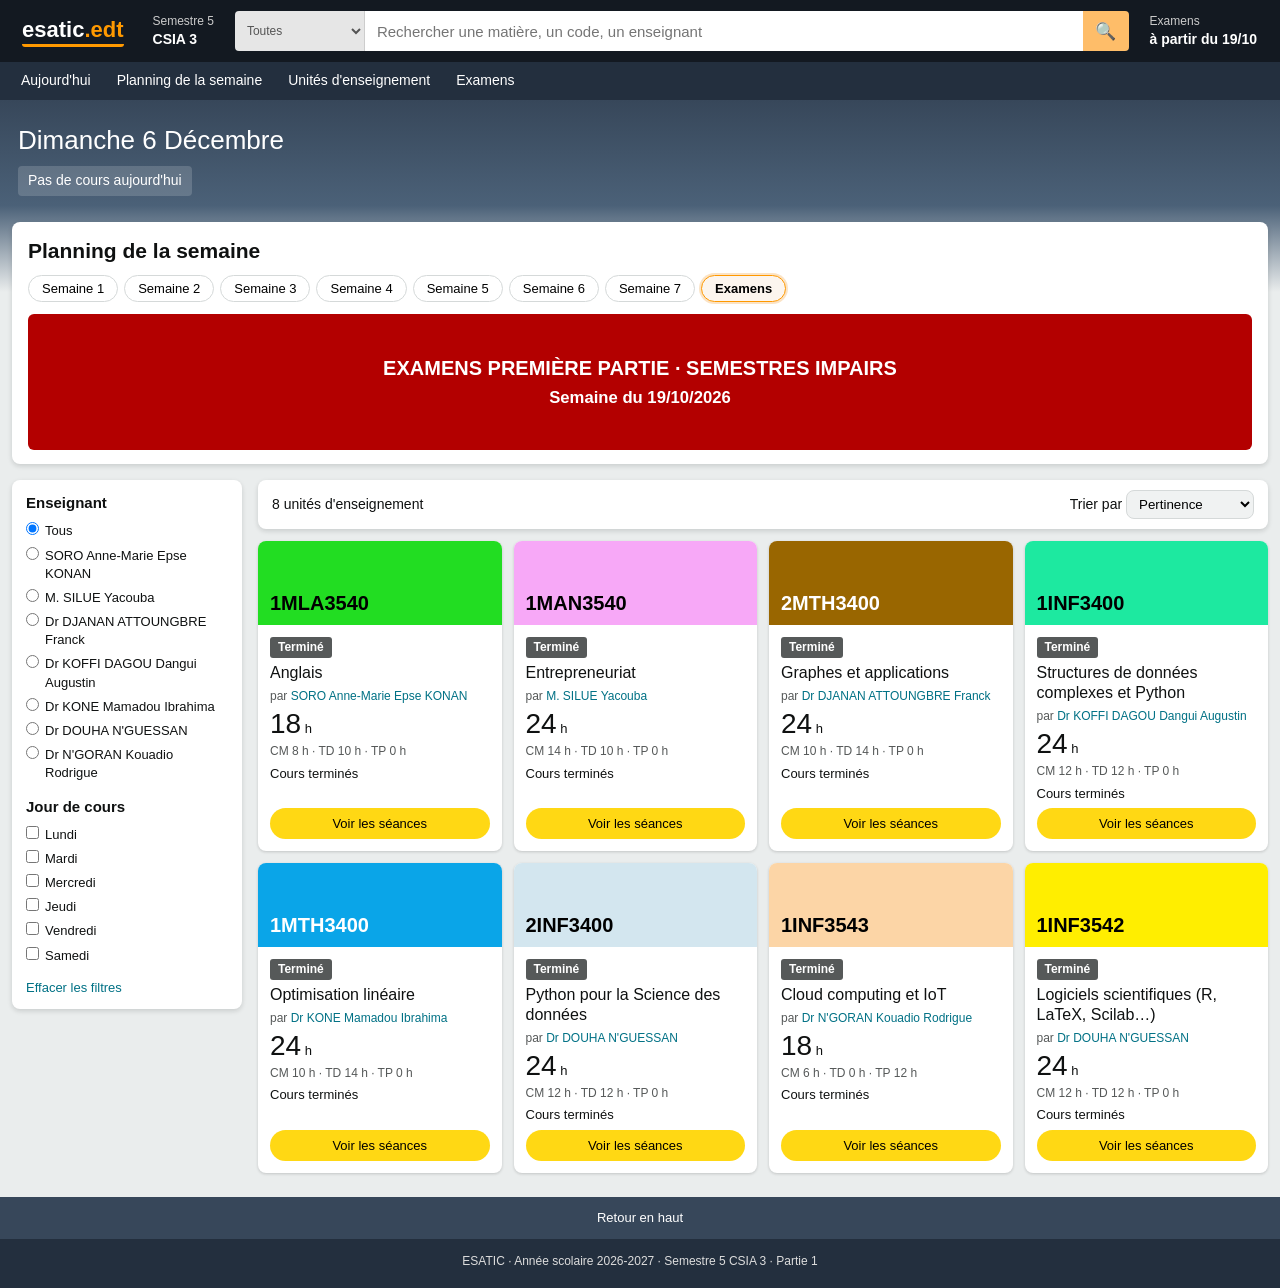
==== index.html @ 38b079ec "ajout du nouveau projet" ====
<!DOCTYPE html>
<html lang="fr">
<head>
<meta charset="UTF-8">
<meta name="viewport" content="width=device-width,initial-scale=1">
<title>Emploi du temps · CSIA 3 · ESATIC</title>
<style>
:root{--navy:#131921;--navy2:#232f3e;--or:#ff9900;--jaune:#ffd814;--bg:#eaeded;--txt:#0f1111;--lien:#007185;--gris:#565959}
*{box-sizing:border-box;margin:0}
body{font:14px/1.4 Arial,Helvetica,sans-serif;background:var(--bg);color:var(--txt)}
header{background:var(--navy);color:#fff;display:flex;align-items:center;gap:12px;padding:8px 14px;flex-wrap:wrap}
.logo{font-size:22px;font-weight:700;padding:4px 8px}
.logo span{color:var(--or)}
.logo i{display:block;height:3px;border-radius:0 0 40px 40px;background:var(--or);margin-top:-2px}
.hx{font-size:12px;color:#ccc;padding:4px 8px;border:1px solid transparent;border-radius:2px}
.hx b{display:block;color:#fff;font-size:14px}
.hx:hover{border-color:#fff}
.search{flex:1;min-width:230px;display:flex;height:40px;border-radius:4px;overflow:hidden}
.search select{background:#e6e6e6;border:0;border-right:1px solid #cdcdcd;padding:0 8px;font-size:12px;color:#555;max-width:130px}
.search input{flex:1;min-width:0;border:0;padding:0 12px;font-size:15px;outline:0}
.search button{width:46px;border:0;background:#febd69;font-size:17px;cursor:pointer}
.search button:hover{background:#f3a847}
nav{background:var(--navy2);display:flex;gap:4px;padding:0 10px;overflow-x:auto;white-space:nowrap}
nav a{color:#fff;padding:8px 10px;cursor:pointer;border:1px solid transparent;border-radius:2px}
nav a:hover{border-color:#fff}
.hero{background:linear-gradient(180deg,#37475a 0%,#4b6178 55%,var(--bg) 100%);color:#fff;padding:22px 18px 96px}
.hero h2{font-size:26px;font-weight:400;text-transform:capitalize}
.hero p{margin-top:8px;display:flex;gap:8px;flex-wrap:wrap}
.hero p span{background:rgba(255,255,255,.16);border-radius:4px;padding:5px 10px}
.wrap{max-width:1300px;margin:-70px auto 0;padding:0 12px 24px}
.box{background:#fff;border-radius:8px;padding:14px 16px;box-shadow:0 2px 5px rgba(15,17,17,.15)}
.box h3{font-size:21px;font-weight:700}
.pills{display:flex;gap:6px;flex-wrap:wrap;margin:10px 0 12px}
.pills button{border:1px solid #d5d9d9;background:#fff;border-radius:20px;padding:5px 13px;cursor:pointer;font-size:13px}
.pills button:hover{background:#f7fafa}
.pills button.on{background:#fcf5ee;border-color:var(--or);box-shadow:0 0 0 2px #fbe3c5;font-weight:700}
.tw{overflow-x:auto}
table{width:100%;border-collapse:separate;border-spacing:4px;min-width:700px}
th{font-size:12px;color:var(--gris);text-align:center;padding:4px}
th small{display:block;font-weight:400}
th.rh{white-space:nowrap;width:96px}
th.today{color:#c45500;border-bottom:3px solid var(--or)}
td{height:60px;padding:0}
td.e{background:#f4f6f6;border-radius:6px}
.ev{width:100%;height:100%;min-height:56px;border:0;border-radius:6px;padding:6px;font-size:12px;font-weight:700;text-align:center}
.ev.c{cursor:pointer}
.ev.c:hover{filter:brightness(.92)}
.ev:focus-visible,.btn:focus-visible,.pills button:focus-visible{outline:3px solid #007185;outline-offset:2px}
.ev small{display:block;font-weight:400;font-size:11px}
.exam{background:#b30000;color:#fff;border-radius:6px;padding:40px 16px;text-align:center;font-size:20px;font-weight:700}
.main{display:grid;grid-template-columns:230px 1fr;gap:16px;margin-top:16px}
aside .box{padding:12px 14px}
aside h4{font-size:15px;margin:10px 0 6px}
aside h4:first-child{margin-top:0}
aside label{display:flex;gap:6px;align-items:flex-start;padding:3px 0;cursor:pointer;font-size:13px}
aside a{color:var(--lien);cursor:pointer;font-size:13px}
.bar1{display:flex;justify-content:space-between;align-items:center;gap:8px;flex-wrap:wrap;padding:10px 14px;margin-bottom:12px}
.bar1 select{padding:5px 8px;border:1px solid #d5d9d9;border-radius:8px;background:#f0f2f2}
.grid{display:grid;grid-template-columns:repeat(auto-fill,minmax(235px,1fr));gap:12px}
.card{background:#fff;border-radius:8px;overflow:hidden;display:flex;flex-direction:column;box-shadow:0 1px 3px rgba(15,17,17,.18)}
.band{height:84px;display:flex;align-items:flex-end;padding:8px 12px;font-weight:700;font-size:20px}
.cb{padding:12px;display:flex;flex-direction:column;gap:5px;flex:1}
.cb h3{font-size:16px;line-height:1.25;font-weight:400}
.by{color:var(--gris);font-size:12px}
.by a{color:var(--lien)}
.price{font-size:28px;line-height:1}
.price sup,.price small{font-size:13px;vertical-align:baseline}
.sub{color:var(--gris);font-size:12px}
.nx{font-size:13px}
.badge{align-self:flex-start;background:#cc0c39;color:#fff;font-size:12px;font-weight:700;padding:2px 8px;border-radius:3px}
.btn{margin-top:auto;border:0;background:var(--jaune);border-radius:20px;padding:8px 12px;font-size:13px;cursor:pointer}
.btn:hover{background:#f7ca00}
.none{padding:30px;text-align:center;color:var(--gris)}
.ov{position:fixed;inset:0;background:rgba(15,17,17,.6);display:none;align-items:center;justify-content:center;padding:14px;z-index:9}
.ov.show{display:flex}
.md{background:#fff;border-radius:8px;max-width:520px;width:100%;max-height:86vh;overflow:auto}
.mh{padding:16px 18px;position:relative}
.mh h2{font-size:22px;margin:2px 0}
.x{position:absolute;right:10px;top:10px;border:0;background:rgba(255,255,255,.55);border-radius:50%;width:30px;height:30px;cursor:pointer;font-size:15px}
.mb{padding:14px 18px 18px}
.bar{height:8px;background:#e3e6e6;border-radius:4px;overflow:hidden;margin-bottom:6px}
.bar i{display:block;height:100%;background:#067d62}
.mb ul{list-style:none;padding:0;margin-top:10px}
.mb li{display:flex;gap:10px;padding:8px 4px;border-bottom:1px solid #e7e7e7}
.mb li span{margin-left:auto;color:var(--gris)}
.mb li.d{color:#8d9096;text-decoration:line-through}
.mb li.t{background:#fff3e0;font-weight:700}
footer{background:var(--navy2);color:#ddd;text-align:center;padding:18px;font-size:12px}
footer a{display:block;background:#37475a;color:#fff;padding:12px;margin:-18px -18px 14px;cursor:pointer;font-size:13px}
@media(max-width:800px){.main{grid-template-columns:1fr}.hero h2{font-size:21px}}
@media(prefers-reduced-motion:no-preference){.card,.ev{transition:filter .15s,box-shadow .15s}.card:hover{box-shadow:0 4px 12px rgba(15,17,17,.28)}}
</style>
</head>
<body>
<header>
  <div class="logo">esatic<span>.edt</span><i></i></div>
  <div class="hx">Semestre 5<b>CSIA 3</b></div>
  <div class="search">
    <select id="cat" aria-label="Catégorie" onchange="cat=this.value;cards()">
      <option value="">Toutes</option><option value="INF">Informatique</option>
      <option value="MTH">Mathématiques</option><option value="MAN|MLA">Anglais &amp; Entrepreneuriat</option>
    </select>
    <input id="q" placeholder="Rechercher une matière, un code, un enseignant" aria-label="Recherche" oninput="q=this.value;cards()">
    <button aria-label="Rechercher" onclick="go('ue')">&#128269;</button>
  </div>
  <div class="hx">Examens<b id="cd"></b></div>
</header>
<nav>
  <a onclick="wk=cw();plan();go('plan')">Aujourd'hui</a>
  <a onclick="go('plan')">Planning de la semaine</a>
  <a onclick="go('ue')">Unités d'enseignement</a>
  <a onclick="wk=7;plan();go('plan')">Examens</a>
</nav>
<div class="hero"><h2 id="hd"></h2><p id="hp"></p></div>
<div class="wrap">
  <section class="box" id="plan">
    <h3>Planning de la semaine</h3>
    <div class="pills" id="pills"></div>
    <div class="tw" id="tw"></div>
  </section>
  <div class="main" id="ue">
    <aside>
      <div class="box">
        <h4>Enseignant</h4><div id="ft"></div>
        <h4>Jour de cours</h4><div id="fd"></div>
        <h4></h4><a onclick="reset()">Effacer les filtres</a>
      </div>
    </aside>
    <section>
      <div class="box bar1"><span id="cnt"></span>
        <label>Trier par&nbsp;<select onchange="so=this.value;cards()">
          <option value="rel">Pertinence</option><option value="next">Prochain cours</option>
          <option value="h">Volume horaire</option><option value="az">Nom (A-Z)</option>
        </select></label>
      </div>
      <div class="grid" id="grid"></div>
    </section>
  </div>
</div>
<div class="ov" id="ov" onclick="if(event.target===this)cl()"><div class="md" id="mc" role="dialog" aria-modal="true"></div></div>
<footer><a onclick="scrollTo({top:0,behavior:'smooth'})">Retour en haut</a>ESATIC · Année scolaire 2026-2027 · Semestre 5 CSIA 3 · Partie 1</footer>
<script>
const r=(c,n)=>Array(n).fill(c),R='RATT',$=i=>document.getElementById(i);
const C={
'1MLA3540':{t:'Anglais',p:'SORO Anne-Marie Epse KONAN',h:[8,10,0],c:'#22dd22',f:'#000'},
'1MAN3540':{t:'Entrepreneuriat',p:'M. SILUE Yacouba',h:[14,10,0],c:'#f7a8f7',f:'#000'},
'2MTH3400':{t:'Graphes et applications',p:'Dr DJANAN ATTOUNGBRE Franck',h:[10,14,0],c:'#996600',f:'#fff'},
'1INF3400':{t:'Structures de données complexes et Python',p:'Dr KOFFI DAGOU Dangui Augustin',h:[12,12,0],c:'#1de9a0',f:'#000'},
'1MTH3400':{t:'Optimisation linéaire',p:'Dr KONE Mamadou Ibrahima',h:[10,14,0],c:'#0aa5e8',f:'#fff'},
'2INF3400':{t:'Python pour la Science des données',p:"Dr DOUHA N'GUESSAN",h:[12,12,0],c:'#d3e6ef',f:'#000'},
'1INF3543':{t:'Cloud computing et IoT',p:"Dr N'GORAN Kouadio Rodrigue",h:[6,0,12],c:'#fcd5a6',f:'#000'},
'1INF3542':{t:'Logiciels scientifiques (R, LaTeX, Scilab…)',p:"Dr DOUHA N'GUESSAN",h:[12,12,0],c:'#ffee00',f:'#000'}
};
const X={SPORT:{t:'Sport',c:'#e8e8dc',f:'#c00'},COACHING:{t:'Coaching',c:'#9db4d6',f:'#c00'},APP3:{t:'APP 3',c:'#4ff0f0',f:'#000'},RATT:{t:'Devoirs et cours de rattrapage',c:'#ff6b9d',f:'#fff'}};
const I=c=>C[c]||X[c];
const D=['Lun','Mar','Mer','Jeu','Ven','Sam'];
const H=['7h30 – 10h00','10h15 – 12h45','14h30 – 17h00'];
/* P[jour][créneau][semaine 1..7] */
const P=[
[r('1INF3542',5),r('1MLA3540',7),['SPORT','SPORT','COACHING','SPORT','SPORT','COACHING','SPORT']],
[r('1INF3543',7),r('1INF3400',5),[...r('1MAN3540',4),...r('APP3',3)]],
[r('1INF3542',5),r('2MTH3400',5),[]],
[r('2INF3400',7),r('1MAN3540',6),[...r('2INF3400',3),...r('1MTH3400',4)]],
[r('1MTH3400',6),r('1INF3400',5),r('2MTH3400',5)],
[['','',R,R,R,R,R],[],[]]
];
const W0=new Date(2026,7,31),E=new Date(2026,9,19);
const dt=(w,d)=>new Date(2026,7,31+7*w+d);
const fd=(t,l)=>t.toLocaleDateString('fr-FR',l?{weekday:'long',day:'numeric',month:'long'}:{day:'2-digit',month:'2-digit'});
const tm=(d,s)=>d==5?'8h – 12h':H[s];
const n0=new Date(),td=new Date(n0.getFullYear(),n0.getMonth(),n0.getDate());
function cw(){return Math.max(0,Math.min(7,Math.floor((td-W0+36e5)/6048e5)))}
const ses=k=>{const a=[];P.forEach((day,d)=>day.forEach((sl,s)=>sl.forEach((c,w)=>{if(c===k)a.push({w,d,s,date:dt(w,d)})})));return a.sort((a,b)=>a.date-b.date||a.s-b.s)};
const nxt=k=>ses(k).find(x=>x.date>=td);
let wk=cw(),q='',cat='',tch='',dys=new Set(),so='rel';

function hero(){
  const w=Math.floor((td-W0+36e5)/6048e5),d=(td.getDay()+6)%7,l=[];
  if(w>=0&&w<7&&d<6)P[d].forEach((sl,s)=>{const c=sl[w];if(c)l.push(tm(d,s)+' : '+I(c).t)});
  $('hd').textContent=fd(td,1);
  $('hp').innerHTML=(w==7&&d<6)?'<span>Semaine d\'examens (première partie)</span>':l.length?l.map(x=>'<span>'+x+'</span>').join(''):'<span>Pas de cours aujourd\'hui</span>';
  const n=Math.round((E-td)/864e5);
  $('cd').textContent=n>0?'dans '+n+' jour'+(n>1?'s':''):'à partir du 19/10';
}
function plan(){
  $('pills').innerHTML=Array.from({length:8},(_,i)=>'<button class="'+(i==wk?'on':'')+'" onclick="wk='+i+';plan()">'+(i==7?'Examens':'Semaine '+(i+1))+'</button>').join('');
  if(wk==7){$('tw').innerHTML='<div class="exam">EXAMENS PREMIÈRE PARTIE · SEMESTRES IMPAIRS<br><small>Semaine du 19/10/2026</small></div>';return}
  let h='<table><tr><th></th>'+D.map((d,i)=>{const t=dt(wk,i);return '<th class="'+(+t==+td?'today':'')+'">'+d+'<small>'+fd(t)+'</small></th>'}).join('')+'</tr>';
  for(let s=0;s<3;s++){
    h+='<tr><th class="rh">'+H[s]+'</th>';
    for(let d=0;d<6;d++){
      if(d==5&&s>0)continue;
      const c=P[d][s][wk],sp=d==5?' rowspan="3"':'';
      if(!c){h+='<td class="e"'+sp+'></td>';continue}
      const o=I(c),cl=C[c];
      h+='<td'+sp+'><button class="ev'+(cl?' c':'')+'" style="background:'+o.c+';color:'+o.f+'"'+(cl?' onclick="openC(\''+c+'\')"':'')+'>'+(cl?c+'<small>'+o.t+'</small>':o.t)+(d==5?'<small>8h – 12h</small>':'')+'</button></td>';
    }
    h+='</tr>';
  }
  $('tw').innerHTML=h+'</table>';
}
function cards(){
  const rg=cat?new RegExp(cat):null;
  let L=Object.keys(C).filter(k=>{const o=C[k];return (k+' '+o.t+' '+o.p).toLowerCase().includes(q.toLowerCase())&&(!rg||rg.test(k.slice(1,4)))&&(!tch||o.p===tch)&&(!dys.size||ses(k).some(x=>dys.has(x.d)))});
  const tot=k=>C[k].h[0]+C[k].h[1]+C[k].h[2];
  if(so=='h')L.sort((a,b)=>tot(b)-tot(a));
  if(so=='az')L.sort((a,b)=>C[a].t.localeCompare(C[b].t,'fr'));
  if(so=='next')L.sort((a,b)=>((nxt(a)||{date:9e15}).date-(nxt(b)||{date:9e15}).date));
  $('cnt').textContent=L.length+' unité'+(L.length>1?'s':'')+' d\'enseignement';
  $('grid').innerHTML=L.length?L.map(k=>{
    const o=C[k],n=nxt(k);
    const b=!n?'<span class="badge" style="background:#565959">Terminé</span>':+n.date==+td?'<span class="badge">Aujourd\'hui</span>':'';
    return '<article class="card"><div class="band" style="background:'+o.c+';color:'+o.f+'">'+k+'</div><div class="cb">'+b+
    '<h3>'+o.t+'</h3><p class="by">par <a>'+o.p+'</a></p>'+
    '<div class="price">'+tot(k)+'<small> h</small></div><p class="sub">CM '+o.h[0]+' h · TD '+o.h[1]+' h · TP '+o.h[2]+' h</p>'+
    '<p class="nx">'+(n?'Prochain cours : <b>'+fd(n.date,1)+'</b>, '+tm(n.d,n.s):'Cours terminés')+'</p>'+
    '<button class="btn" onclick="openC(\''+k+'\')">Voir les séances</button></div></article>'}).join('')
  :'<div class="box none">Aucune unité ne correspond à votre recherche. Effacez les filtres pour tout afficher.</div>';
}
function openC(k){
  const o=C[k],a=ses(k),n=a.filter(x=>x.date<td).length;
  $('mc').innerHTML='<div class="mh" style="background:'+o.c+';color:'+o.f+'"><button class="x" onclick="cl()" aria-label="Fermer">✕</button><small>'+k+'</small><h2>'+o.t+'</h2><p>'+o.p+'</p></div><div class="mb"><div class="bar"><i style="width:'+(n/a.length*100)+'%"></i></div><p class="sub">'+n+' séance'+(n>1?'s':'')+' passée'+(n>1?'s':'')+' sur '+a.length+' · CM '+o.h[0]+' h, TD '+o.h[1]+' h, TP '+o.h[2]+' h</p><ul>'+
  a.map(x=>'<li class="'+(x.date<td?'d':+x.date==+td?'t':'')+'"><b>S'+(x.w+1)+'</b>'+fd(x.date,1)+'<span>'+tm(x.d,x.s)+'</span></li>').join('')+'</ul></div>';
  $('ov').classList.add('show');
}
function cl(){$('ov').classList.remove('show')}
function go(i){$(i).scrollIntoView({behavior:'smooth',block:'start'})}
function filt(){
  const T=[...new Set(Object.values(C).map(o=>o.p))];
  $('ft').innerHTML='<label><input type="radio" name="t" checked onchange="tch=\'\';cards()">Tous</label>'+T.map(p=>'<label><input type="radio" name="t" onchange="tch=this.dataset.p;cards()" data-p="'+p.replace(/"/g,'&quot;')+'">'+p+'</label>').join('');
  $('fd').innerHTML=['Lundi','Mardi','Mercredi','Jeudi','Vendredi','Samedi'].map((d,i)=>'<label><input type="checkbox" onchange="this.checked?dys.add('+i+'):dys.delete('+i+');cards()">'+d+'</label>').join('');
}
function reset(){q='';cat='';tch='';dys.clear();so='rel';$('q').value='';$('cat').value='';filt();cards()}
document.addEventListener('keydown',e=>{if(e.key==='Escape')cl()});
hero();plan();filt();cards();
</script>
</body>
</html>
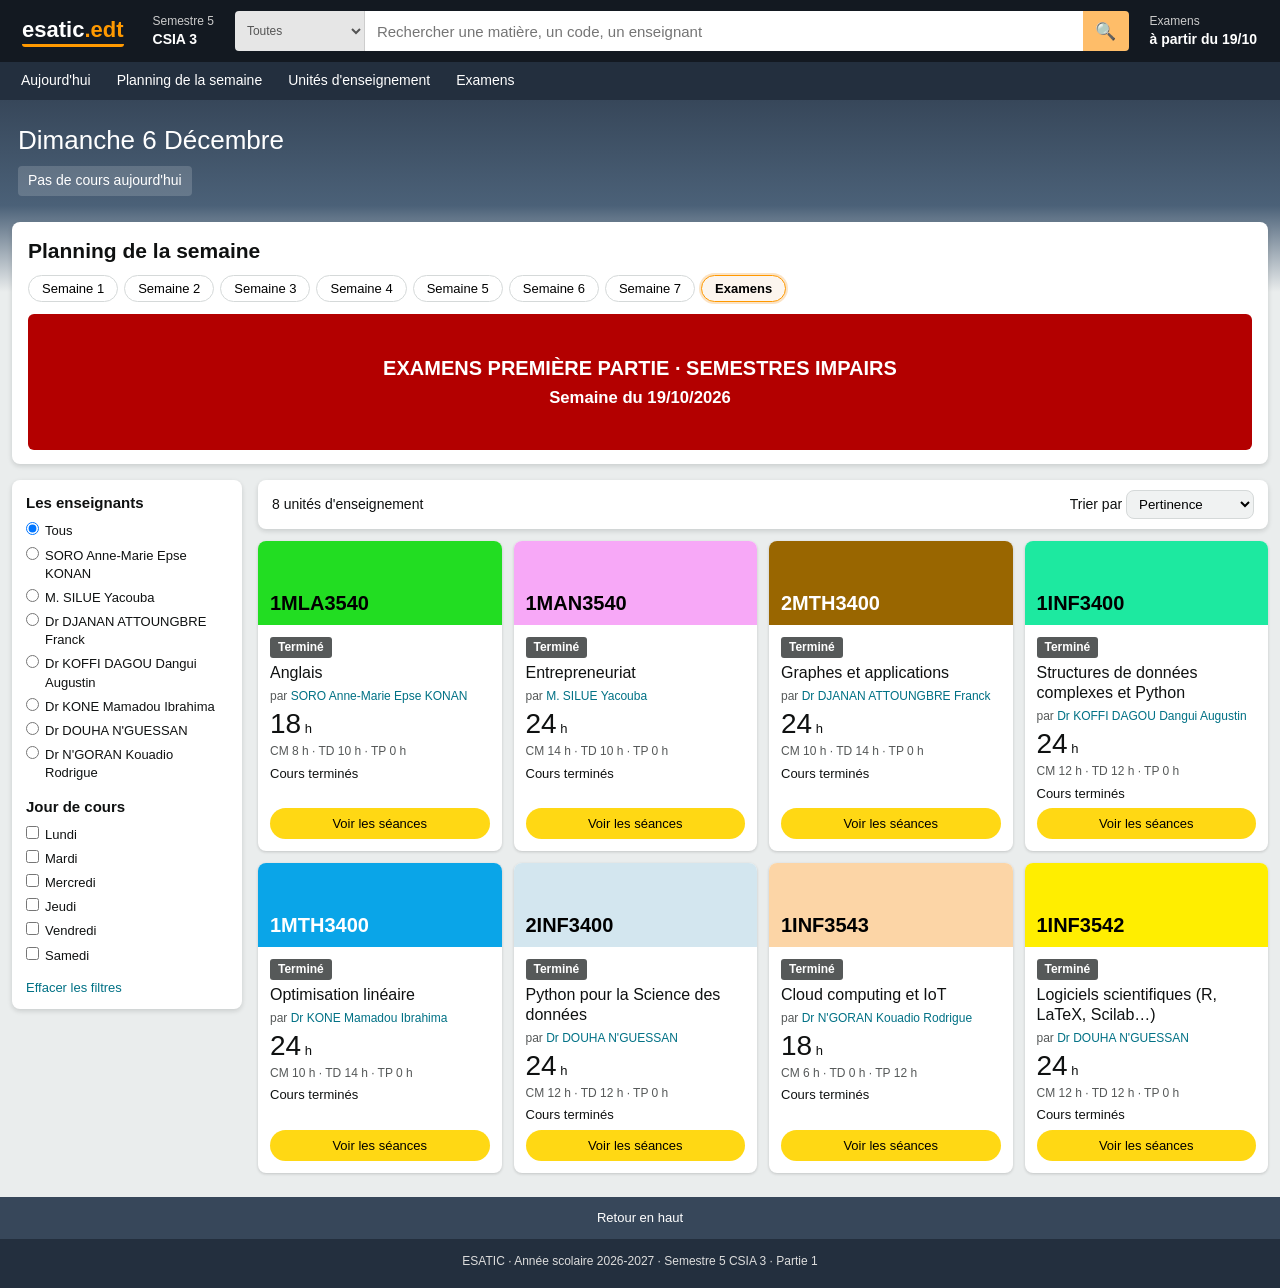
==== commit e3b9bd07: "modification du fichier index" ====
--- a/index.html
+++ b/index.html
@@ -4,92 +4,7 @@
 <meta charset="UTF-8">
 <meta name="viewport" content="width=device-width,initial-scale=1">
 <title>Emploi du temps · CSIA 3 · ESATIC</title>
-<style>
-:root{--navy:#131921;--navy2:#232f3e;--or:#ff9900;--jaune:#ffd814;--bg:#eaeded;--txt:#0f1111;--lien:#007185;--gris:#565959}
-*{box-sizing:border-box;margin:0}
-body{font:14px/1.4 Arial,Helvetica,sans-serif;background:var(--bg);color:var(--txt)}
-header{background:var(--navy);color:#fff;display:flex;align-items:center;gap:12px;padding:8px 14px;flex-wrap:wrap}
-.logo{font-size:22px;font-weight:700;padding:4px 8px}
-.logo span{color:var(--or)}
-.logo i{display:block;height:3px;border-radius:0 0 40px 40px;background:var(--or);margin-top:-2px}
-.hx{font-size:12px;color:#ccc;padding:4px 8px;border:1px solid transparent;border-radius:2px}
-.hx b{display:block;color:#fff;font-size:14px}
-.hx:hover{border-color:#fff}
-.search{flex:1;min-width:230px;display:flex;height:40px;border-radius:4px;overflow:hidden}
-.search select{background:#e6e6e6;border:0;border-right:1px solid #cdcdcd;padding:0 8px;font-size:12px;color:#555;max-width:130px}
-.search input{flex:1;min-width:0;border:0;padding:0 12px;font-size:15px;outline:0}
-.search button{width:46px;border:0;background:#febd69;font-size:17px;cursor:pointer}
-.search button:hover{background:#f3a847}
-nav{background:var(--navy2);display:flex;gap:4px;padding:0 10px;overflow-x:auto;white-space:nowrap}
-nav a{color:#fff;padding:8px 10px;cursor:pointer;border:1px solid transparent;border-radius:2px}
-nav a:hover{border-color:#fff}
-.hero{background:linear-gradient(180deg,#37475a 0%,#4b6178 55%,var(--bg) 100%);color:#fff;padding:22px 18px 96px}
-.hero h2{font-size:26px;font-weight:400;text-transform:capitalize}
-.hero p{margin-top:8px;display:flex;gap:8px;flex-wrap:wrap}
-.hero p span{background:rgba(255,255,255,.16);border-radius:4px;padding:5px 10px}
-.wrap{max-width:1300px;margin:-70px auto 0;padding:0 12px 24px}
-.box{background:#fff;border-radius:8px;padding:14px 16px;box-shadow:0 2px 5px rgba(15,17,17,.15)}
-.box h3{font-size:21px;font-weight:700}
-.pills{display:flex;gap:6px;flex-wrap:wrap;margin:10px 0 12px}
-.pills button{border:1px solid #d5d9d9;background:#fff;border-radius:20px;padding:5px 13px;cursor:pointer;font-size:13px}
-.pills button:hover{background:#f7fafa}
-.pills button.on{background:#fcf5ee;border-color:var(--or);box-shadow:0 0 0 2px #fbe3c5;font-weight:700}
-.tw{overflow-x:auto}
-table{width:100%;border-collapse:separate;border-spacing:4px;min-width:700px}
-th{font-size:12px;color:var(--gris);text-align:center;padding:4px}
-th small{display:block;font-weight:400}
-th.rh{white-space:nowrap;width:96px}
-th.today{color:#c45500;border-bottom:3px solid var(--or)}
-td{height:60px;padding:0}
-td.e{background:#f4f6f6;border-radius:6px}
-.ev{width:100%;height:100%;min-height:56px;border:0;border-radius:6px;padding:6px;font-size:12px;font-weight:700;text-align:center}
-.ev.c{cursor:pointer}
-.ev.c:hover{filter:brightness(.92)}
-.ev:focus-visible,.btn:focus-visible,.pills button:focus-visible{outline:3px solid #007185;outline-offset:2px}
-.ev small{display:block;font-weight:400;font-size:11px}
-.exam{background:#b30000;color:#fff;border-radius:6px;padding:40px 16px;text-align:center;font-size:20px;font-weight:700}
-.main{display:grid;grid-template-columns:230px 1fr;gap:16px;margin-top:16px}
-aside .box{padding:12px 14px}
-aside h4{font-size:15px;margin:10px 0 6px}
-aside h4:first-child{margin-top:0}
-aside label{display:flex;gap:6px;align-items:flex-start;padding:3px 0;cursor:pointer;font-size:13px}
-aside a{color:var(--lien);cursor:pointer;font-size:13px}
-.bar1{display:flex;justify-content:space-between;align-items:center;gap:8px;flex-wrap:wrap;padding:10px 14px;margin-bottom:12px}
-.bar1 select{padding:5px 8px;border:1px solid #d5d9d9;border-radius:8px;background:#f0f2f2}
-.grid{display:grid;grid-template-columns:repeat(auto-fill,minmax(235px,1fr));gap:12px}
-.card{background:#fff;border-radius:8px;overflow:hidden;display:flex;flex-direction:column;box-shadow:0 1px 3px rgba(15,17,17,.18)}
-.band{height:84px;display:flex;align-items:flex-end;padding:8px 12px;font-weight:700;font-size:20px}
-.cb{padding:12px;display:flex;flex-direction:column;gap:5px;flex:1}
-.cb h3{font-size:16px;line-height:1.25;font-weight:400}
-.by{color:var(--gris);font-size:12px}
-.by a{color:var(--lien)}
-.price{font-size:28px;line-height:1}
-.price sup,.price small{font-size:13px;vertical-align:baseline}
-.sub{color:var(--gris);font-size:12px}
-.nx{font-size:13px}
-.badge{align-self:flex-start;background:#cc0c39;color:#fff;font-size:12px;font-weight:700;padding:2px 8px;border-radius:3px}
-.btn{margin-top:auto;border:0;background:var(--jaune);border-radius:20px;padding:8px 12px;font-size:13px;cursor:pointer}
-.btn:hover{background:#f7ca00}
-.none{padding:30px;text-align:center;color:var(--gris)}
-.ov{position:fixed;inset:0;background:rgba(15,17,17,.6);display:none;align-items:center;justify-content:center;padding:14px;z-index:9}
-.ov.show{display:flex}
-.md{background:#fff;border-radius:8px;max-width:520px;width:100%;max-height:86vh;overflow:auto}
-.mh{padding:16px 18px;position:relative}
-.mh h2{font-size:22px;margin:2px 0}
-.x{position:absolute;right:10px;top:10px;border:0;background:rgba(255,255,255,.55);border-radius:50%;width:30px;height:30px;cursor:pointer;font-size:15px}
-.mb{padding:14px 18px 18px}
-.bar{height:8px;background:#e3e6e6;border-radius:4px;overflow:hidden;margin-bottom:6px}
-.bar i{display:block;height:100%;background:#067d62}
-.mb ul{list-style:none;padding:0;margin-top:10px}
-.mb li{display:flex;gap:10px;padding:8px 4px;border-bottom:1px solid #e7e7e7}
-.mb li span{margin-left:auto;color:var(--gris)}
-.mb li.d{color:#8d9096;text-decoration:line-through}
-.mb li.t{background:#fff3e0;font-weight:700}
-footer{background:var(--navy2);color:#ddd;text-align:center;padding:18px;font-size:12px}
-footer a{display:block;background:#37475a;color:#fff;padding:12px;margin:-18px -18px 14px;cursor:pointer;font-size:13px}
-@media(max-width:800px){.main{grid-template-columns:1fr}.hero h2{font-size:21px}}
-@media(prefers-reduced-motion:no-preference){.card,.ev{transition:filter .15s,box-shadow .15s}.card:hover{box-shadow:0 4px 12px rgba(15,17,17,.28)}}
-</style>
+<link rel="stylesheet" href="style.css">
 </head>
 <body>
 <header>
@@ -121,7 +36,7 @@
   <div class="main" id="ue">
     <aside>
       <div class="box">
-        <h4>Enseignant</h4><div id="ft"></div>
+        <h4>Les enseignants</h4><div id="ft"></div>
         <h4>Jour de cours</h4><div id="fd"></div>
         <h4></h4><a onclick="reset()">Effacer les filtres</a>
       </div>
--- a/style.css
+++ b/style.css
@@ -0,0 +1,84 @@
+:root{--navy:#131921;--navy2:#232f3e;--or:#ff9900;--jaune:#ffd814;--bg:#eaeded;--txt:#0f1111;--lien:#007185;--gris:#565959}
+*{box-sizing:border-box;margin:0}
+body{font:14px/1.4 Arial,Helvetica,sans-serif;background:var(--bg);color:var(--txt)}
+header{background:var(--navy);color:#fff;display:flex;align-items:center;gap:12px;padding:8px 14px;flex-wrap:wrap}
+.logo{font-size:22px;font-weight:700;padding:4px 8px}
+.logo span{color:var(--or)}
+.logo i{display:block;height:3px;border-radius:0 0 40px 40px;background:var(--or);margin-top:-2px}
+.hx{font-size:12px;color:#ccc;padding:4px 8px;border:1px solid transparent;border-radius:2px}
+.hx b{display:block;color:#fff;font-size:14px}
+.hx:hover{border-color:#fff}
+.search{flex:1;min-width:230px;display:flex;height:40px;border-radius:4px;overflow:hidden}
+.search select{background:#e6e6e6;border:0;border-right:1px solid #cdcdcd;padding:0 8px;font-size:12px;color:#555;max-width:130px}
+.search input{flex:1;min-width:0;border:0;padding:0 12px;font-size:15px;outline:0}
+.search button{width:46px;border:0;background:#febd69;font-size:17px;cursor:pointer}
+.search button:hover{background:#f3a847}
+nav{background:var(--navy2);display:flex;gap:4px;padding:0 10px;overflow-x:auto;white-space:nowrap}
+nav a{color:#fff;padding:8px 10px;cursor:pointer;border:1px solid transparent;border-radius:2px}
+nav a:hover{border-color:#fff}
+.hero{background:linear-gradient(180deg,#37475a 0%,#4b6178 55%,var(--bg) 100%);color:#fff;padding:22px 18px 96px}
+.hero h2{font-size:26px;font-weight:400;text-transform:capitalize}
+.hero p{margin-top:8px;display:flex;gap:8px;flex-wrap:wrap}
+.hero p span{background:rgba(255,255,255,.16);border-radius:4px;padding:5px 10px}
+.wrap{max-width:1300px;margin:-70px auto 0;padding:0 12px 24px}
+.box{background:#fff;border-radius:8px;padding:14px 16px;box-shadow:0 2px 5px rgba(15,17,17,.15)}
+.box h3{font-size:21px;font-weight:700}
+.pills{display:flex;gap:6px;flex-wrap:wrap;margin:10px 0 12px}
+.pills button{border:1px solid #d5d9d9;background:#fff;border-radius:20px;padding:5px 13px;cursor:pointer;font-size:13px}
+.pills button:hover{background:#f7fafa}
+.pills button.on{background:#fcf5ee;border-color:var(--or);box-shadow:0 0 0 2px #fbe3c5;font-weight:700}
+.tw{overflow-x:auto}
+table{width:100%;border-collapse:separate;border-spacing:4px;min-width:700px}
+th{font-size:12px;color:var(--gris);text-align:center;padding:4px}
+th small{display:block;font-weight:400}
+th.rh{white-space:nowrap;width:96px}
+th.today{color:#c45500;border-bottom:3px solid var(--or)}
+td{height:60px;padding:0}
+td.e{background:#f4f6f6;border-radius:6px}
+.ev{width:100%;height:100%;min-height:56px;border:0;border-radius:6px;padding:6px;font-size:12px;font-weight:700;text-align:center}
+.ev.c{cursor:pointer}
+.ev.c:hover{filter:brightness(.92)}
+.ev:focus-visible,.btn:focus-visible,.pills button:focus-visible{outline:3px solid #007185;outline-offset:2px}
+.ev small{display:block;font-weight:400;font-size:11px}
+.exam{background:#b30000;color:#fff;border-radius:6px;padding:40px 16px;text-align:center;font-size:20px;font-weight:700}
+.main{display:grid;grid-template-columns:230px 1fr;gap:16px;margin-top:16px}
+aside .box{padding:12px 14px}
+aside h4{font-size:15px;margin:10px 0 6px}
+aside h4:first-child{margin-top:0}
+aside label{display:flex;gap:6px;align-items:flex-start;padding:3px 0;cursor:pointer;font-size:13px}
+aside a{color:var(--lien);cursor:pointer;font-size:13px}
+.bar1{display:flex;justify-content:space-between;align-items:center;gap:8px;flex-wrap:wrap;padding:10px 14px;margin-bottom:12px}
+.bar1 select{padding:5px 8px;border:1px solid #d5d9d9;border-radius:8px;background:#f0f2f2}
+.grid{display:grid;grid-template-columns:repeat(auto-fill,minmax(235px,1fr));gap:12px}
+.card{background:#fff;border-radius:8px;overflow:hidden;display:flex;flex-direction:column;box-shadow:0 1px 3px rgba(15,17,17,.18)}
+.band{height:84px;display:flex;align-items:flex-end;padding:8px 12px;font-weight:700;font-size:20px}
+.cb{padding:12px;display:flex;flex-direction:column;gap:5px;flex:1}
+.cb h3{font-size:16px;line-height:1.25;font-weight:400}
+.by{color:var(--gris);font-size:12px}
+.by a{color:var(--lien)}
+.price{font-size:28px;line-height:1}
+.price sup,.price small{font-size:13px;vertical-align:baseline}
+.sub{color:var(--gris);font-size:12px}
+.nx{font-size:13px}
+.badge{align-self:flex-start;background:#cc0c39;color:#fff;font-size:12px;font-weight:700;padding:2px 8px;border-radius:3px}
+.btn{margin-top:auto;border:0;background:var(--jaune);border-radius:20px;padding:8px 12px;font-size:13px;cursor:pointer}
+.btn:hover{background:#f7ca00}
+.none{padding:30px;text-align:center;color:var(--gris)}
+.ov{position:fixed;inset:0;background:rgba(15,17,17,.6);display:none;align-items:center;justify-content:center;padding:14px;z-index:9}
+.ov.show{display:flex}
+.md{background:#fff;border-radius:8px;max-width:520px;width:100%;max-height:86vh;overflow:auto}
+.mh{padding:16px 18px;position:relative}
+.mh h2{font-size:22px;margin:2px 0}
+.x{position:absolute;right:10px;top:10px;border:0;background:rgba(255,255,255,.55);border-radius:50%;width:30px;height:30px;cursor:pointer;font-size:15px}
+.mb{padding:14px 18px 18px}
+.bar{height:8px;background:#e3e6e6;border-radius:4px;overflow:hidden;margin-bottom:6px}
+.bar i{display:block;height:100%;background:#067d62}
+.mb ul{list-style:none;padding:0;margin-top:10px}
+.mb li{display:flex;gap:10px;padding:8px 4px;border-bottom:1px solid #e7e7e7}
+.mb li span{margin-left:auto;color:var(--gris)}
+.mb li.d{color:#8d9096;text-decoration:line-through}
+.mb li.t{background:#fff3e0;font-weight:700}
+footer{background:var(--navy2);color:#ddd;text-align:center;padding:18px;font-size:12px}
+footer a{display:block;background:#37475a;color:#fff;padding:12px;margin:-18px -18px 14px;cursor:pointer;font-size:13px}
+@media(max-width:800px){.main{grid-template-columns:1fr}.hero h2{font-size:21px}}
+@media(prefers-reduced-motion:no-preference){.card,.ev{transition:filter .15s,box-shadow .15s}.card:hover{box-shadow:0 4px 12px rgba(15,17,17,.28)}}
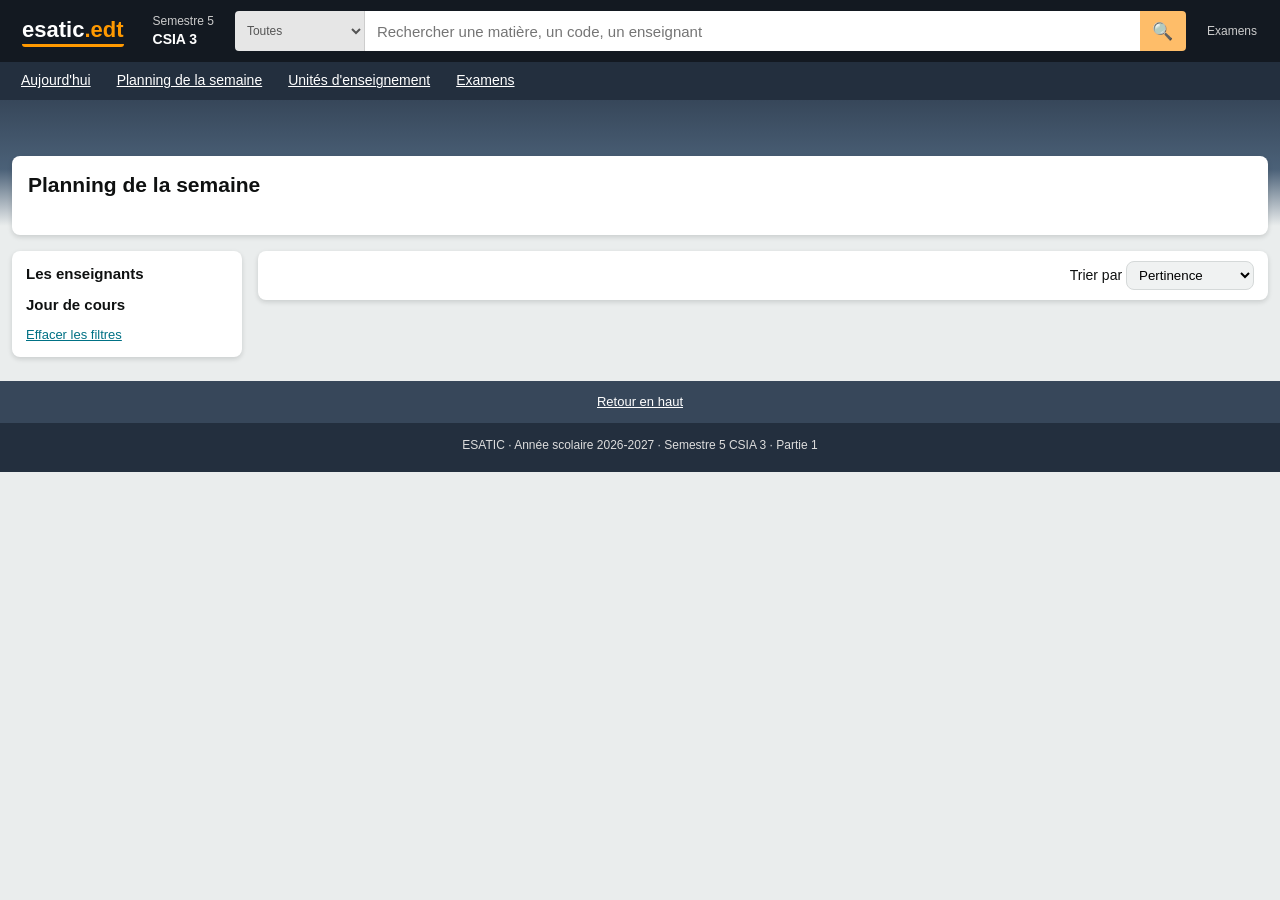
==== commit 68b56286: "separation du code html de java script" ====
--- a/index.html
+++ b/index.html
@@ -11,20 +11,20 @@
   <div class="logo">esatic<span>.edt</span><i></i></div>
   <div class="hx">Semestre 5<b>CSIA 3</b></div>
   <div class="search">
-    <select id="cat" aria-label="Catégorie" onchange="cat=this.value;cards()">
+    <select id="cat" aria-label="Catégorie">
       <option value="">Toutes</option><option value="INF">Informatique</option>
       <option value="MTH">Mathématiques</option><option value="MAN|MLA">Anglais &amp; Entrepreneuriat</option>
     </select>
-    <input id="q" placeholder="Rechercher une matière, un code, un enseignant" aria-label="Recherche" oninput="q=this.value;cards()">
-    <button aria-label="Rechercher" onclick="go('ue')">&#128269;</button>
+    <input id="q" placeholder="Rechercher une matière, un code, un enseignant" aria-label="Recherche">
+    <button type="button" aria-label="Rechercher" data-action="go-ue">&#128269;</button>
   </div>
   <div class="hx">Examens<b id="cd"></b></div>
 </header>
 <nav>
-  <a onclick="wk=cw();plan();go('plan')">Aujourd'hui</a>
-  <a onclick="go('plan')">Planning de la semaine</a>
-  <a onclick="go('ue')">Unités d'enseignement</a>
-  <a onclick="wk=7;plan();go('plan')">Examens</a>
+  <a href="#" data-action="today">Aujourd'hui</a>
+  <a href="#" data-action="week-plan">Planning de la semaine</a>
+  <a href="#" data-action="ue">Unités d'enseignement</a>
+  <a href="#" data-action="exams">Examens</a>
 </nav>
 <div class="hero"><h2 id="hd"></h2><p id="hp"></p></div>
 <div class="wrap">
@@ -38,12 +38,12 @@
       <div class="box">
         <h4>Les enseignants</h4><div id="ft"></div>
         <h4>Jour de cours</h4><div id="fd"></div>
-        <h4></h4><a onclick="reset()">Effacer les filtres</a>
+        <h4></h4><a href="#" data-action="reset">Effacer les filtres</a>
       </div>
     </aside>
     <section>
       <div class="box bar1"><span id="cnt"></span>
-        <label>Trier par&nbsp;<select onchange="so=this.value;cards()">
+        <label>Trier par&nbsp;<select id="sorter">
           <option value="rel">Pertinence</option><option value="next">Prochain cours</option>
           <option value="h">Volume horaire</option><option value="az">Nom (A-Z)</option>
         </select></label>
@@ -52,102 +52,8 @@
     </section>
   </div>
 </div>
-<div class="ov" id="ov" onclick="if(event.target===this)cl()"><div class="md" id="mc" role="dialog" aria-modal="true"></div></div>
-<footer><a onclick="scrollTo({top:0,behavior:'smooth'})">Retour en haut</a>ESATIC · Année scolaire 2026-2027 · Semestre 5 CSIA 3 · Partie 1</footer>
-<script>
-const r=(c,n)=>Array(n).fill(c),R='RATT',$=i=>document.getElementById(i);
-const C={
-'1MLA3540':{t:'Anglais',p:'SORO Anne-Marie Epse KONAN',h:[8,10,0],c:'#22dd22',f:'#000'},
-'1MAN3540':{t:'Entrepreneuriat',p:'M. SILUE Yacouba',h:[14,10,0],c:'#f7a8f7',f:'#000'},
-'2MTH3400':{t:'Graphes et applications',p:'Dr DJANAN ATTOUNGBRE Franck',h:[10,14,0],c:'#996600',f:'#fff'},
-'1INF3400':{t:'Structures de données complexes et Python',p:'Dr KOFFI DAGOU Dangui Augustin',h:[12,12,0],c:'#1de9a0',f:'#000'},
-'1MTH3400':{t:'Optimisation linéaire',p:'Dr KONE Mamadou Ibrahima',h:[10,14,0],c:'#0aa5e8',f:'#fff'},
-'2INF3400':{t:'Python pour la Science des données',p:"Dr DOUHA N'GUESSAN",h:[12,12,0],c:'#d3e6ef',f:'#000'},
-'1INF3543':{t:'Cloud computing et IoT',p:"Dr N'GORAN Kouadio Rodrigue",h:[6,0,12],c:'#fcd5a6',f:'#000'},
-'1INF3542':{t:'Logiciels scientifiques (R, LaTeX, Scilab…)',p:"Dr DOUHA N'GUESSAN",h:[12,12,0],c:'#ffee00',f:'#000'}
-};
-const X={SPORT:{t:'Sport',c:'#e8e8dc',f:'#c00'},COACHING:{t:'Coaching',c:'#9db4d6',f:'#c00'},APP3:{t:'APP 3',c:'#4ff0f0',f:'#000'},RATT:{t:'Devoirs et cours de rattrapage',c:'#ff6b9d',f:'#fff'}};
-const I=c=>C[c]||X[c];
-const D=['Lun','Mar','Mer','Jeu','Ven','Sam'];
-const H=['7h30 – 10h00','10h15 – 12h45','14h30 – 17h00'];
-/* P[jour][créneau][semaine 1..7] */
-const P=[
-[r('1INF3542',5),r('1MLA3540',7),['SPORT','SPORT','COACHING','SPORT','SPORT','COACHING','SPORT']],
-[r('1INF3543',7),r('1INF3400',5),[...r('1MAN3540',4),...r('APP3',3)]],
-[r('1INF3542',5),r('2MTH3400',5),[]],
-[r('2INF3400',7),r('1MAN3540',6),[...r('2INF3400',3),...r('1MTH3400',4)]],
-[r('1MTH3400',6),r('1INF3400',5),r('2MTH3400',5)],
-[['','',R,R,R,R,R],[],[]]
-];
-const W0=new Date(2026,7,31),E=new Date(2026,9,19);
-const dt=(w,d)=>new Date(2026,7,31+7*w+d);
-const fd=(t,l)=>t.toLocaleDateString('fr-FR',l?{weekday:'long',day:'numeric',month:'long'}:{day:'2-digit',month:'2-digit'});
-const tm=(d,s)=>d==5?'8h – 12h':H[s];
-const n0=new Date(),td=new Date(n0.getFullYear(),n0.getMonth(),n0.getDate());
-function cw(){return Math.max(0,Math.min(7,Math.floor((td-W0+36e5)/6048e5)))}
-const ses=k=>{const a=[];P.forEach((day,d)=>day.forEach((sl,s)=>sl.forEach((c,w)=>{if(c===k)a.push({w,d,s,date:dt(w,d)})})));return a.sort((a,b)=>a.date-b.date||a.s-b.s)};
-const nxt=k=>ses(k).find(x=>x.date>=td);
-let wk=cw(),q='',cat='',tch='',dys=new Set(),so='rel';
-
-function hero(){
-  const w=Math.floor((td-W0+36e5)/6048e5),d=(td.getDay()+6)%7,l=[];
-  if(w>=0&&w<7&&d<6)P[d].forEach((sl,s)=>{const c=sl[w];if(c)l.push(tm(d,s)+' : '+I(c).t)});
-  $('hd').textContent=fd(td,1);
-  $('hp').innerHTML=(w==7&&d<6)?'<span>Semaine d\'examens (première partie)</span>':l.length?l.map(x=>'<span>'+x+'</span>').join(''):'<span>Pas de cours aujourd\'hui</span>';
-  const n=Math.round((E-td)/864e5);
-  $('cd').textContent=n>0?'dans '+n+' jour'+(n>1?'s':''):'à partir du 19/10';
-}
-function plan(){
-  $('pills').innerHTML=Array.from({length:8},(_,i)=>'<button class="'+(i==wk?'on':'')+'" onclick="wk='+i+';plan()">'+(i==7?'Examens':'Semaine '+(i+1))+'</button>').join('');
-  if(wk==7){$('tw').innerHTML='<div class="exam">EXAMENS PREMIÈRE PARTIE · SEMESTRES IMPAIRS<br><small>Semaine du 19/10/2026</small></div>';return}
-  let h='<table><tr><th></th>'+D.map((d,i)=>{const t=dt(wk,i);return '<th class="'+(+t==+td?'today':'')+'">'+d+'<small>'+fd(t)+'</small></th>'}).join('')+'</tr>';
-  for(let s=0;s<3;s++){
-    h+='<tr><th class="rh">'+H[s]+'</th>';
-    for(let d=0;d<6;d++){
-      if(d==5&&s>0)continue;
-      const c=P[d][s][wk],sp=d==5?' rowspan="3"':'';
-      if(!c){h+='<td class="e"'+sp+'></td>';continue}
-      const o=I(c),cl=C[c];
-      h+='<td'+sp+'><button class="ev'+(cl?' c':'')+'" style="background:'+o.c+';color:'+o.f+'"'+(cl?' onclick="openC(\''+c+'\')"':'')+'>'+(cl?c+'<small>'+o.t+'</small>':o.t)+(d==5?'<small>8h – 12h</small>':'')+'</button></td>';
-    }
-    h+='</tr>';
-  }
-  $('tw').innerHTML=h+'</table>';
-}
-function cards(){
-  const rg=cat?new RegExp(cat):null;
-  let L=Object.keys(C).filter(k=>{const o=C[k];return (k+' '+o.t+' '+o.p).toLowerCase().includes(q.toLowerCase())&&(!rg||rg.test(k.slice(1,4)))&&(!tch||o.p===tch)&&(!dys.size||ses(k).some(x=>dys.has(x.d)))});
-  const tot=k=>C[k].h[0]+C[k].h[1]+C[k].h[2];
-  if(so=='h')L.sort((a,b)=>tot(b)-tot(a));
-  if(so=='az')L.sort((a,b)=>C[a].t.localeCompare(C[b].t,'fr'));
-  if(so=='next')L.sort((a,b)=>((nxt(a)||{date:9e15}).date-(nxt(b)||{date:9e15}).date));
-  $('cnt').textContent=L.length+' unité'+(L.length>1?'s':'')+' d\'enseignement';
-  $('grid').innerHTML=L.length?L.map(k=>{
-    const o=C[k],n=nxt(k);
-    const b=!n?'<span class="badge" style="background:#565959">Terminé</span>':+n.date==+td?'<span class="badge">Aujourd\'hui</span>':'';
-    return '<article class="card"><div class="band" style="background:'+o.c+';color:'+o.f+'">'+k+'</div><div class="cb">'+b+
-    '<h3>'+o.t+'</h3><p class="by">par <a>'+o.p+'</a></p>'+
-    '<div class="price">'+tot(k)+'<small> h</small></div><p class="sub">CM '+o.h[0]+' h · TD '+o.h[1]+' h · TP '+o.h[2]+' h</p>'+
-    '<p class="nx">'+(n?'Prochain cours : <b>'+fd(n.date,1)+'</b>, '+tm(n.d,n.s):'Cours terminés')+'</p>'+
-    '<button class="btn" onclick="openC(\''+k+'\')">Voir les séances</button></div></article>'}).join('')
-  :'<div class="box none">Aucune unité ne correspond à votre recherche. Effacez les filtres pour tout afficher.</div>';
-}
-function openC(k){
-  const o=C[k],a=ses(k),n=a.filter(x=>x.date<td).length;
-  $('mc').innerHTML='<div class="mh" style="background:'+o.c+';color:'+o.f+'"><button class="x" onclick="cl()" aria-label="Fermer">✕</button><small>'+k+'</small><h2>'+o.t+'</h2><p>'+o.p+'</p></div><div class="mb"><div class="bar"><i style="width:'+(n/a.length*100)+'%"></i></div><p class="sub">'+n+' séance'+(n>1?'s':'')+' passée'+(n>1?'s':'')+' sur '+a.length+' · CM '+o.h[0]+' h, TD '+o.h[1]+' h, TP '+o.h[2]+' h</p><ul>'+
-  a.map(x=>'<li class="'+(x.date<td?'d':+x.date==+td?'t':'')+'"><b>S'+(x.w+1)+'</b>'+fd(x.date,1)+'<span>'+tm(x.d,x.s)+'</span></li>').join('')+'</ul></div>';
-  $('ov').classList.add('show');
-}
-function cl(){$('ov').classList.remove('show')}
-function go(i){$(i).scrollIntoView({behavior:'smooth',block:'start'})}
-function filt(){
-  const T=[...new Set(Object.values(C).map(o=>o.p))];
-  $('ft').innerHTML='<label><input type="radio" name="t" checked onchange="tch=\'\';cards()">Tous</label>'+T.map(p=>'<label><input type="radio" name="t" onchange="tch=this.dataset.p;cards()" data-p="'+p.replace(/"/g,'&quot;')+'">'+p+'</label>').join('');
-  $('fd').innerHTML=['Lundi','Mardi','Mercredi','Jeudi','Vendredi','Samedi'].map((d,i)=>'<label><input type="checkbox" onchange="this.checked?dys.add('+i+'):dys.delete('+i+');cards()">'+d+'</label>').join('');
-}
-function reset(){q='';cat='';tch='';dys.clear();so='rel';$('q').value='';$('cat').value='';filt();cards()}
-document.addEventListener('keydown',e=>{if(e.key==='Escape')cl()});
-hero();plan();filt();cards();
-</script>
+<div class="ov" id="ov"><div class="md" id="mc" role="dialog" aria-modal="true"></div></div>
+<footer><a href="#" data-action="scroll-top">Retour en haut</a>ESATIC · Année scolaire 2026-2027 · Semestre 5 CSIA 3 · Partie 1</footer>
+<script src="script.js" defer></script>
 </body>
 </html>
